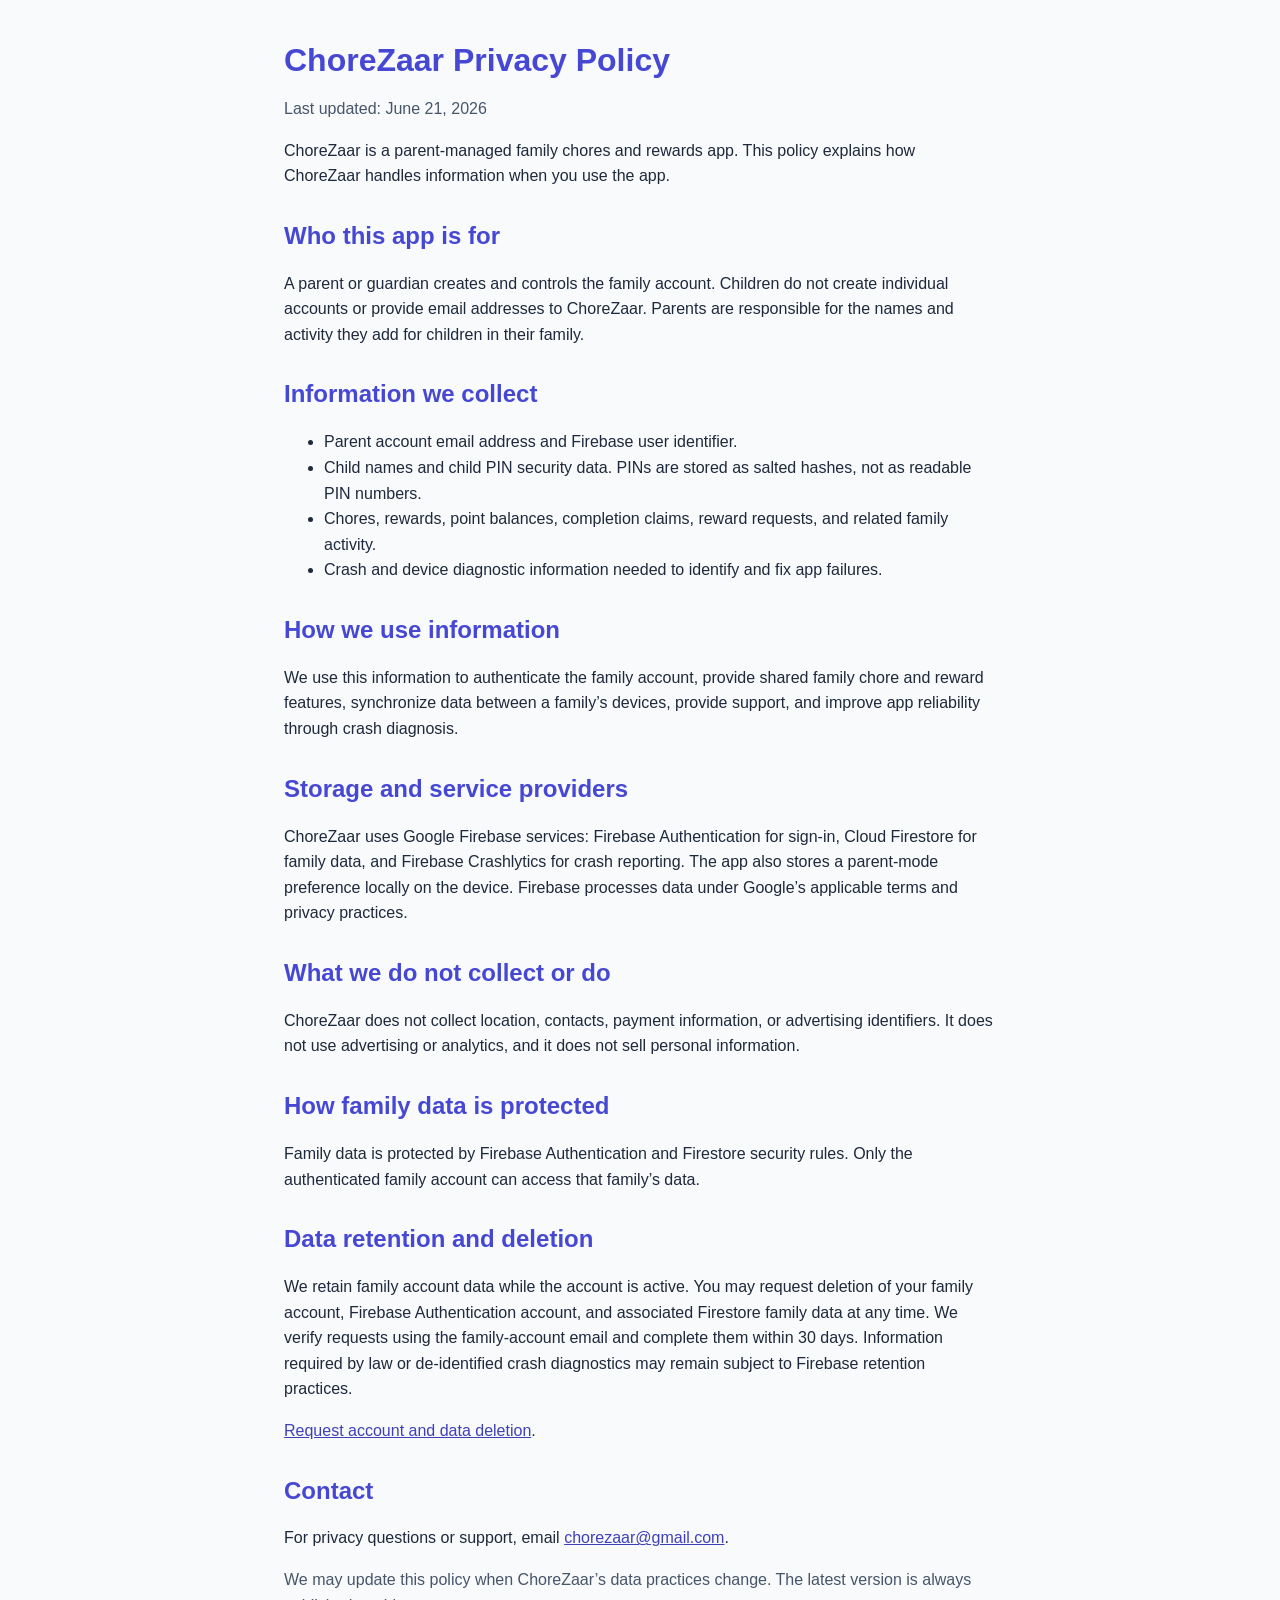
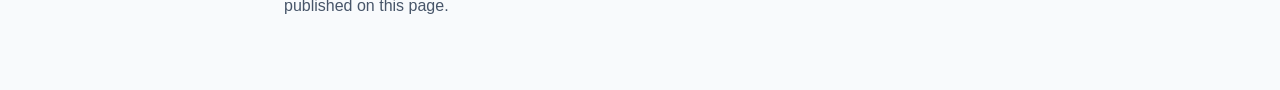
==== index.html @ 5251b06b "init" ====
<!doctype html>
<html lang="en">
  <head>
    <meta charset="utf-8" />
    <meta name="viewport" content="width=device-width, initial-scale=1" />
    <meta
      name="description"
      content="ChoreZaar privacy policy for the parent-managed family chores app."
    />
    <title>Privacy Policy | ChoreZaar</title>
    <link rel="stylesheet" href="styles.css" />
  </head>
  <body>
    <main>
      <h1>ChoreZaar Privacy Policy</h1>
      <p class="updated">Last updated: June 21, 2026</p>

      <p>
        ChoreZaar is a parent-managed family chores and rewards app. This
        policy explains how ChoreZaar handles information when you use the
        app.
      </p>

      <h2>Who this app is for</h2>
      <p>
        A parent or guardian creates and controls the family account.
        Children do not create individual accounts or provide email addresses
        to ChoreZaar. Parents are responsible for the names and activity they
        add for children in their family.
      </p>

      <h2>Information we collect</h2>
      <ul>
        <li>Parent account email address and Firebase user identifier.</li>
        <li>
          Child names and child PIN security data. PINs are stored as salted
          hashes, not as readable PIN numbers.
        </li>
        <li>
          Chores, rewards, point balances, completion claims, reward requests,
          and related family activity.
        </li>
        <li>
          Crash and device diagnostic information needed to identify and fix
          app failures.
        </li>
      </ul>

      <h2>How we use information</h2>
      <p>
        We use this information to authenticate the family account, provide
        shared family chore and reward features, synchronize data between a
        family’s devices, provide support, and improve app reliability through
        crash diagnosis.
      </p>

      <h2>Storage and service providers</h2>
      <p>
        ChoreZaar uses Google Firebase services: Firebase Authentication for
        sign-in, Cloud Firestore for family data, and Firebase Crashlytics for
        crash reporting. The app also stores a parent-mode preference locally
        on the device. Firebase processes data under Google’s applicable terms
        and privacy practices.
      </p>

      <h2>What we do not collect or do</h2>
      <p>
        ChoreZaar does not collect location, contacts, payment information, or
        advertising identifiers. It does not use advertising or analytics, and
        it does not sell personal information.
      </p>

      <h2>How family data is protected</h2>
      <p>
        Family data is protected by Firebase Authentication and Firestore
        security rules. Only the authenticated family account can access that
        family’s data.
      </p>

      <h2>Data retention and deletion</h2>
      <p>
        We retain family account data while the account is active. You may
        request deletion of your family account, Firebase Authentication
        account, and associated Firestore family data at any time. We verify
        requests using the family-account email and complete them within 30
        days. Information required by law or de-identified crash diagnostics
        may remain subject to Firebase retention practices.
      </p>
      <p>
        <a href="delete-account.html">Request account and data deletion</a>.
      </p>

      <h2>Contact</h2>
      <p>
        For privacy questions or support, email
        <a href="mailto:chorezaar@gmail.com">chorezaar@gmail.com</a>.
      </p>

      <p class="note">
        We may update this policy when ChoreZaar’s data practices change. The
        latest version is always published on this page.
      </p>
    </main>
  </body>
</html>
---- styles.css ----
:root {
  color-scheme: light dark;
  font-family: Arial, Helvetica, sans-serif;
  line-height: 1.6;
}

body {
  margin: 0;
  background: #f8fafc;
  color: #1e293b;
}

main {
  box-sizing: border-box;
  width: min(760px, 100%);
  margin: 0 auto;
  padding: 40px 24px 56px;
}

h1,
h2 {
  color: #4648d4;
  line-height: 1.25;
}

h1 {
  margin: 0 0 8px;
}

h2 {
  margin-top: 32px;
}

a {
  color: #3f40b9;
}

.updated,
.note {
  color: #475569;
}

.card {
  margin-top: 24px;
  padding: 20px;
  border: 1px solid #c7c4d7;
  border-radius: 16px;
  background: #ffffff;
}

.action {
  display: inline-block;
  margin-top: 8px;
  padding: 12px 16px;
  border-radius: 10px;
  background: #4648d4;
  color: #ffffff;
  font-weight: 700;
  text-decoration: none;
}

@media (prefers-color-scheme: dark) {
  body {
    background: #081425;
    color: #d8e3fb;
  }

  h1,
  h2,
  a {
    color: #c0c1ff;
  }

  .updated,
  .note {
    color: #c7c4d7;
  }

  .card {
    border-color: #464554;
    background: #152031;
  }

  .action {
    background: #c0c1ff;
    color: #1000a9;
  }
}
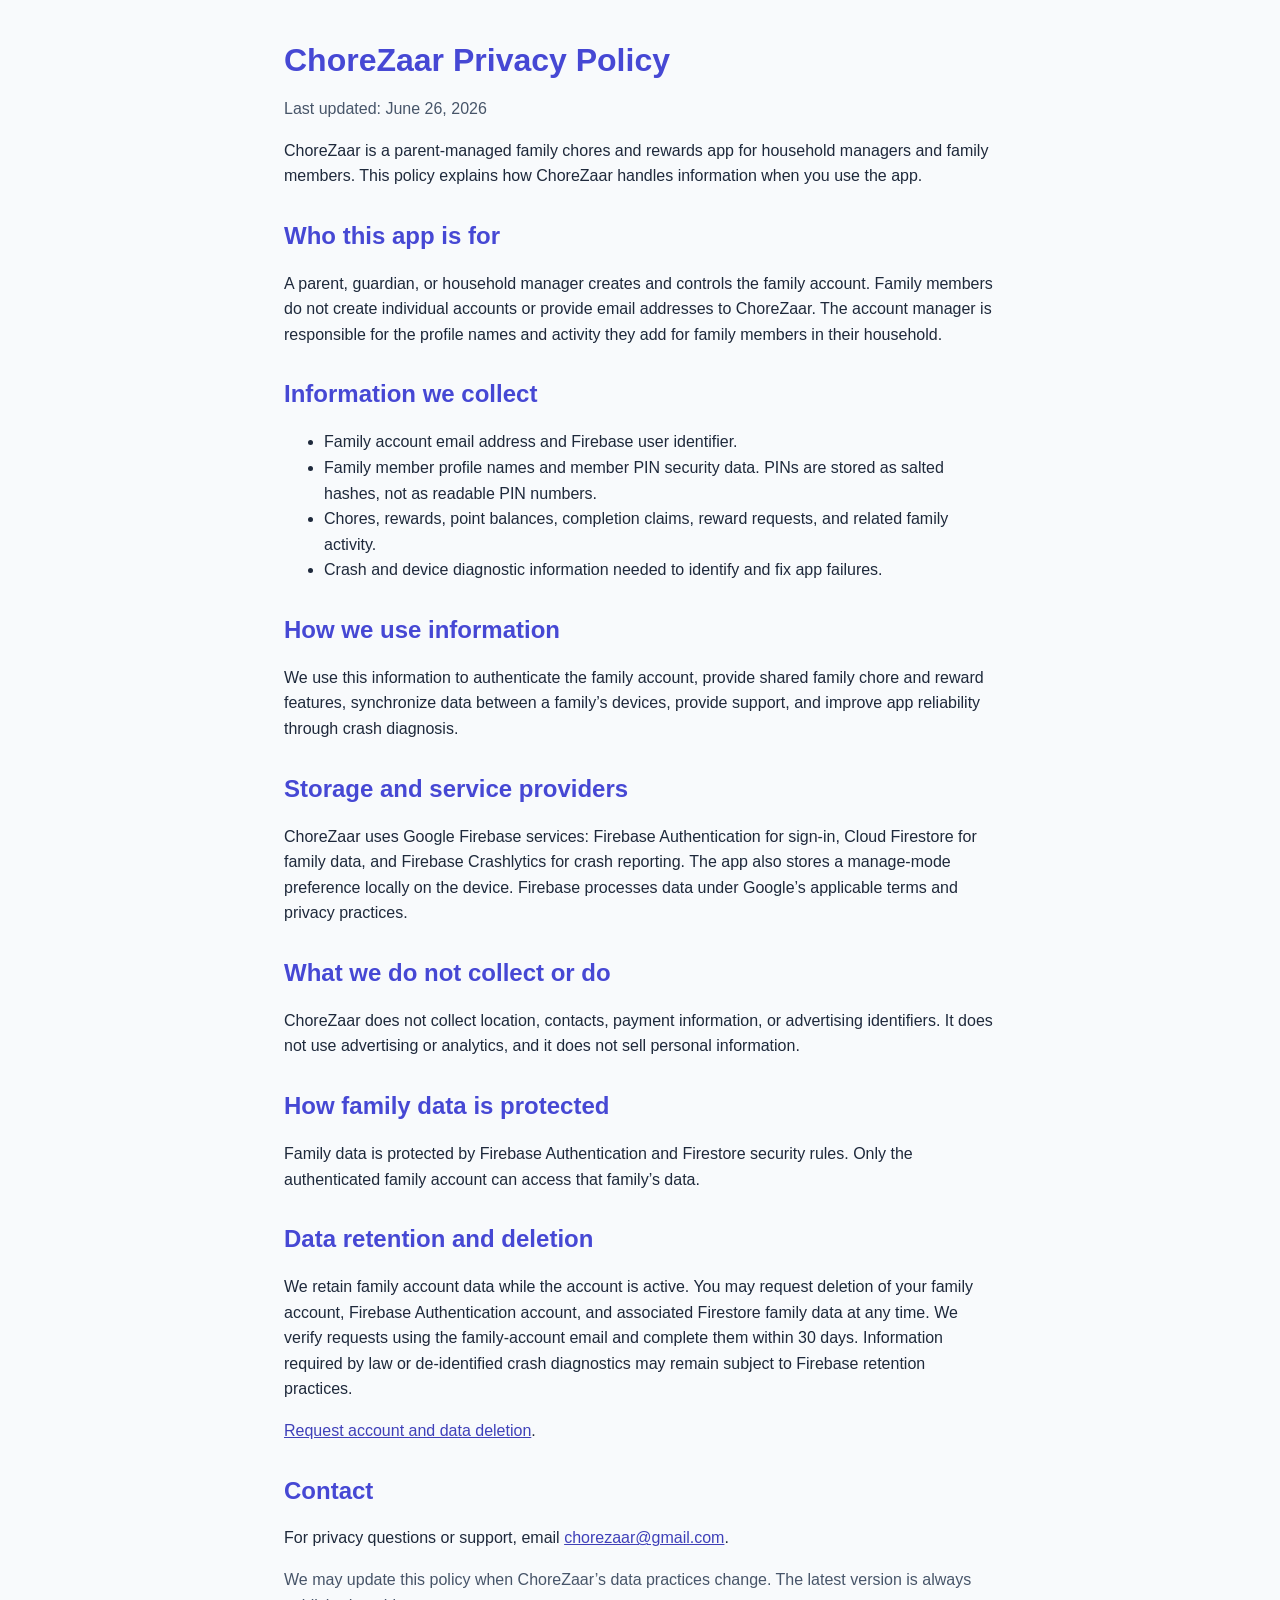
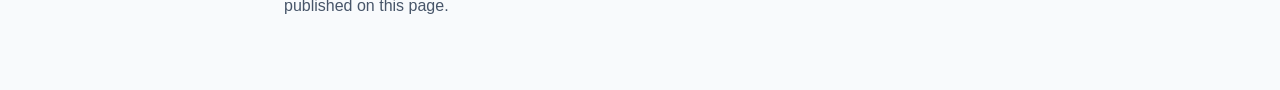
==== commit ccfeb215: "updateing" ====
--- a/index.html
+++ b/index.html
@@ -13,36 +13,37 @@
   <body>
     <main>
       <h1>ChoreZaar Privacy Policy</h1>
-      <p class="updated">Last updated: June 21, 2026</p>
+      <p class="updated">Last updated: June 26, 2026</p>
 
       <p>
-        ChoreZaar is a parent-managed family chores and rewards app. This
-        policy explains how ChoreZaar handles information when you use the
-        app.
+        ChoreZaar is a parent-managed family chores and rewards app for
+        household managers and family members. This policy explains how
+        ChoreZaar handles information when you use the app.
       </p>
 
       <h2>Who this app is for</h2>
       <p>
-        A parent or guardian creates and controls the family account.
-        Children do not create individual accounts or provide email addresses
-        to ChoreZaar. Parents are responsible for the names and activity they
-        add for children in their family.
+        A parent, guardian, or household manager creates and controls the family
+        account. Family members do not create individual accounts or provide
+        email addresses to ChoreZaar. The account manager is responsible for the
+        profile names and activity they add for family members in their
+        household.
       </p>
 
       <h2>Information we collect</h2>
       <ul>
-        <li>Parent account email address and Firebase user identifier.</li>
+        <li>Family account email address and Firebase user identifier.</li>
         <li>
-          Child names and child PIN security data. PINs are stored as salted
-          hashes, not as readable PIN numbers.
+          Family member profile names and member PIN security data. PINs are
+          stored as salted hashes, not as readable PIN numbers.
         </li>
         <li>
           Chores, rewards, point balances, completion claims, reward requests,
           and related family activity.
         </li>
         <li>
-          Crash and device diagnostic information needed to identify and fix
-          app failures.
+          Crash and device diagnostic information needed to identify and fix app
+          failures.
         </li>
       </ul>
 
@@ -58,16 +59,16 @@
       <p>
         ChoreZaar uses Google Firebase services: Firebase Authentication for
         sign-in, Cloud Firestore for family data, and Firebase Crashlytics for
-        crash reporting. The app also stores a parent-mode preference locally
-        on the device. Firebase processes data under Google’s applicable terms
-        and privacy practices.
+        crash reporting. The app also stores a manage-mode preference locally on
+        the device. Firebase processes data under Google’s applicable terms and
+        privacy practices.
       </p>
 
       <h2>What we do not collect or do</h2>
       <p>
         ChoreZaar does not collect location, contacts, payment information, or
-        advertising identifiers. It does not use advertising or analytics, and
-        it does not sell personal information.
+        advertising identifiers. It does not use advertising or analytics, and it
+        does not sell personal information.
       </p>
 
       <h2>How family data is protected</h2>
@@ -80,11 +81,11 @@
       <h2>Data retention and deletion</h2>
       <p>
         We retain family account data while the account is active. You may
-        request deletion of your family account, Firebase Authentication
-        account, and associated Firestore family data at any time. We verify
-        requests using the family-account email and complete them within 30
-        days. Information required by law or de-identified crash diagnostics
-        may remain subject to Firebase retention practices.
+        request deletion of your family account, Firebase Authentication account,
+        and associated Firestore family data at any time. We verify requests
+        using the family-account email and complete them within 30 days.
+        Information required by law or de-identified crash diagnostics may
+        remain subject to Firebase retention practices.
       </p>
       <p>
         <a href="delete-account.html">Request account and data deletion</a>.
